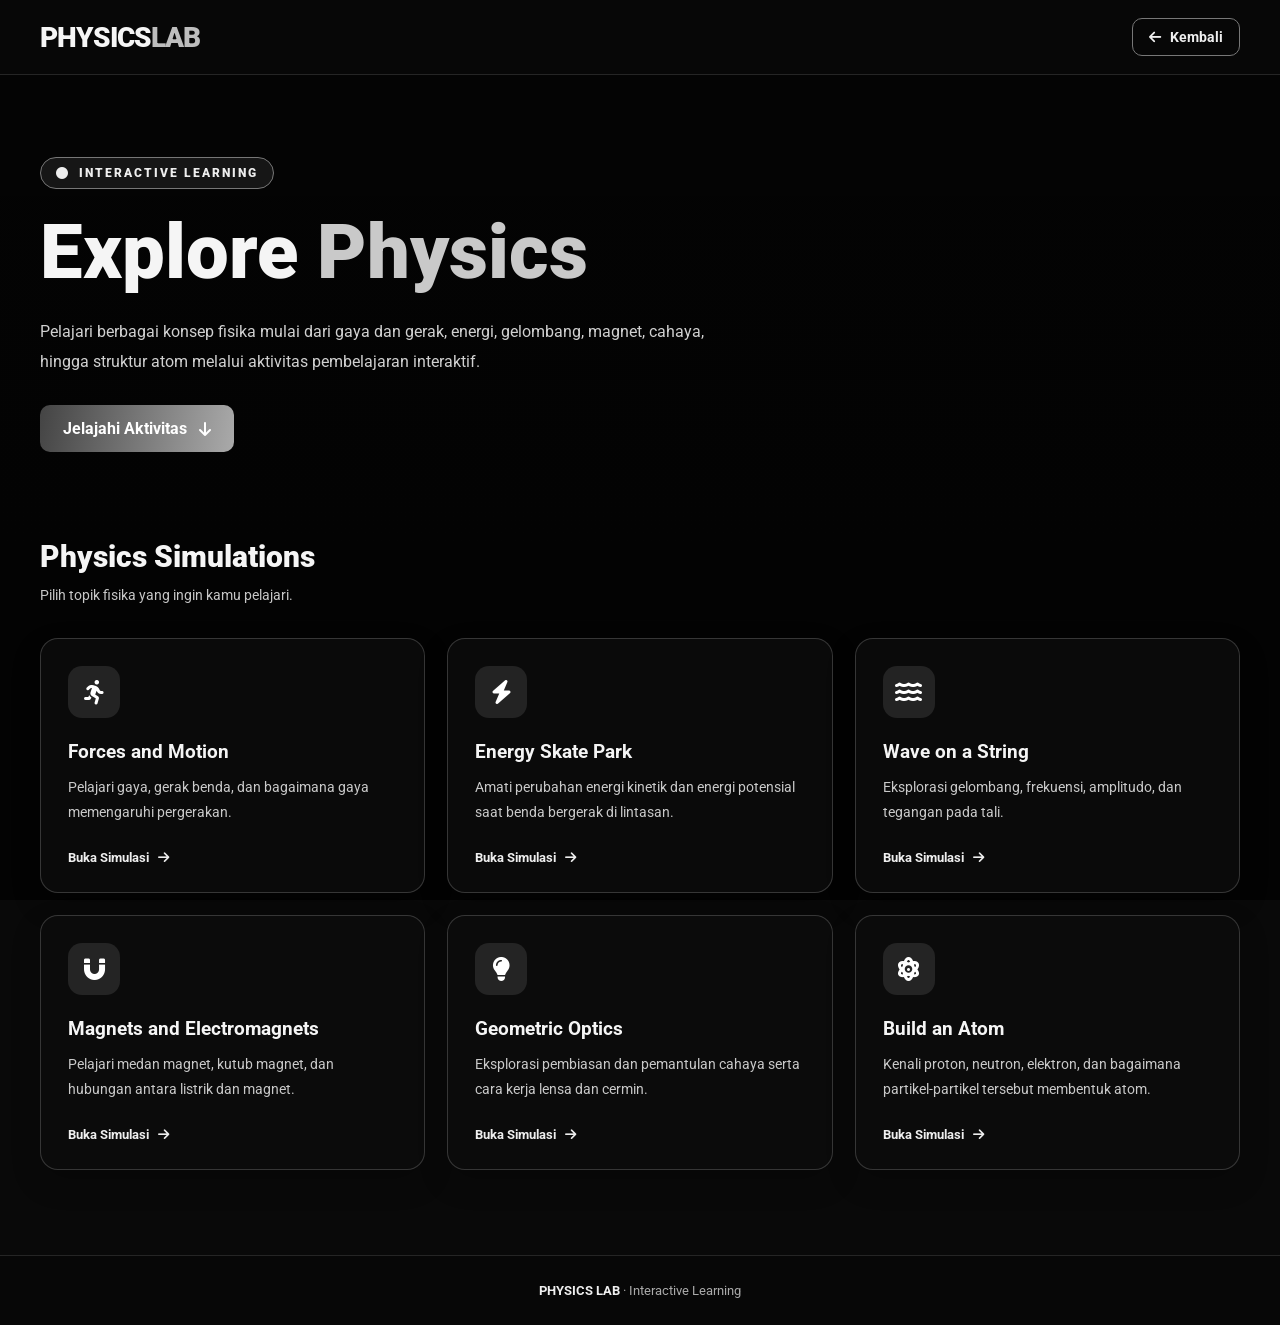
==== biology.html @ b85c42db "Add files via upload" ====
<!DOCTYPE html>
<html lang="id">
<head>
  <meta charset="UTF-8">
  <meta name="viewport" content="width=device-width, initial-scale=1.0">
  <title>Physics Lab</title>

  <link rel="preconnect" href="https://fonts.googleapis.com">
  <link href="https://fonts.googleapis.com/css2?family=Roboto:wght@400;500;700;900&display=swap" rel="stylesheet">
  <link rel="stylesheet" href="https://cdnjs.cloudflare.com/ajax/libs/font-awesome/6.4.0/css/all.min.css">

  <style>
    *{margin:0;padding:0;box-sizing:border-box}
    html{scroll-behavior:smooth}

    body{
      font-family:Roboto,sans-serif;
      color:#f5f5f5;
      min-height:100vh;
      background-color:#090909;
      background-image:linear-gradient(rgba(0,0,0,.58),rgba(0,0,0,.72)),url("wallpaper-kimia.png");
      background-size:cover,380px auto;
      background-position:center,top left;
      background-repeat:no-repeat,repeat;
      background-attachment:fixed
    }

    a{text-decoration:none;color:inherit}

    header{
      position:sticky;
      top:0;
      z-index:100;
      background:rgba(8,8,8,.88);
      backdrop-filter:blur(14px);
      border-bottom:1px solid rgba(255,255,255,.12)
    }

    .navbar{
      max-width:1250px;
      margin:auto;
      padding:18px 25px;
      display:flex;
      justify-content:space-between;
      align-items:center
    }

    .logo{font-size:28px;font-weight:900;letter-spacing:-1px}
    .logo span{color:#bdbdbd}

    .back-button{
      display:inline-flex;
      align-items:center;
      gap:9px;
      color:#eee;
      font-size:14px;
      font-weight:700;
      padding:10px 16px;
      border:1px solid #777;
      border-radius:10px;
      transition:.25s
    }

    .back-button:hover{background:#fff;color:#111}

    .hero{
      max-width:1250px;
      margin:auto;
      padding:82px 25px 62px
    }

    .tag{
      display:inline-flex;
      align-items:center;
      gap:9px;
      padding:8px 15px;
      border:1px solid #777;
      border-radius:30px;
      background:rgba(255,255,255,.07);
      color:#eee;
      font-size:12px;
      font-weight:900;
      letter-spacing:2px;
      margin-bottom:22px
    }

    .hero h1{
      font-size:clamp(42px,7vw,76px);
      line-height:1.1;
      font-weight:900;
      margin-bottom:22px
    }

    .hero h1 span{color:#c9c9c9}

    .hero p{
      max-width:700px;
      font-size:16px;
      line-height:1.9;
      color:#d0d0d0;
      margin-bottom:28px
    }

    .explore-button{
      display:inline-flex;
      align-items:center;
      gap:12px;
      padding:14px 23px;
      border-radius:10px;
      background:linear-gradient(100deg,#444,#aaa);
      color:#fff;
      font-weight:700;
      transition:.25s
    }

    .explore-button:hover{
      transform:translateY(-3px);
      filter:brightness(1.15)
    }

    .section{
      max-width:1250px;
      margin:auto;
      padding:25px 25px 85px
    }

    .section-heading{margin-bottom:30px}

    .section-heading h2{
      font-size:30px;
      font-weight:900;
      margin-bottom:10px
    }

    .section-heading p{
      color:#c7c7c7;
      line-height:1.7;
      font-size:14px
    }

    .simulation-grid{
      display:grid;
      grid-template-columns:repeat(3,minmax(0,1fr));
      gap:22px
    }

    .simulation-card{
      display:flex;
      flex-direction:column;
      align-items:flex-start;
      min-height:255px;
      padding:27px;
      border:1px solid rgba(255,255,255,.18);
      border-radius:18px;
      background:rgba(12,12,12,.88);
      box-shadow:0 12px 30px rgba(0,0,0,.2);
      transition:transform .3s,border-color .3s
    }

    .simulation-card:hover{
      transform:translateY(-6px);
      border-color:#ddd
    }

    .simulation-icon{
      width:52px;
      height:52px;
      display:grid;
      place-items:center;
      border-radius:14px;
      background:rgba(255,255,255,.1);
      color:#fff;
      font-size:24px;
      margin-bottom:22px
    }

    .simulation-card h3{
      font-size:19px;
      margin-bottom:12px
    }

    .simulation-card p{
      flex:1;
      font-size:14px;
      color:#c9c9c9;
      line-height:1.8;
      margin-bottom:22px
    }

    .simulation-link{
      display:inline-flex;
      align-items:center;
      gap:9px;
      color:#eee;
      font-weight:700;
      font-size:13px
    }

    .simulation-link:hover{color:#aaa}

    footer{
      padding:27px 20px;
      text-align:center;
      background:rgba(7,7,7,.9);
      border-top:1px solid rgba(255,255,255,.12);
      color:#aaa;
      font-size:13px
    }

    footer strong{color:#eee}

    @media(max-width:900px){
      .simulation-grid{grid-template-columns:repeat(2,minmax(0,1fr))}
      .hero{padding-top:65px}
    }

    @media(max-width:600px){
      .navbar{padding:15px 18px}
      .logo{font-size:24px}
      .back-button{padding:9px 11px;font-size:12px}
      .hero{padding:60px 20px 45px}
      .hero h1{font-size:42px}
      .section{padding:25px 20px 60px}
      .simulation-grid{grid-template-columns:1fr}
      .section-heading h2{font-size:25px}
    }
  </style>
</head>

<body>
  
<header>
  <nav class="navbar">
    <div class="logo">PHYSICS<span>LAB</span></div>

    <a href="index.html" class="back-button">
      <i class="fa-solid fa-arrow-left"></i> Kembali
    </a>
  </nav>
</header>

<section class="hero">
  <div class="tag">
    <i class="fa-solid fa-circle"></i> INTERACTIVE LEARNING
  </div>

  <h1>Explore <span>Physics</span></h1>

  <p>
    Pelajari berbagai konsep fisika mulai dari gaya dan gerak,
    energi, gelombang, magnet, cahaya, hingga struktur atom
    melalui aktivitas pembelajaran interaktif.
  </p>

  <div class="explore-button">
    Jelajahi Aktivitas
    <i class="fa-solid fa-arrow-down"></i>
  </div>
</section>

<main class="section" id="simulations">
  <div class="section-heading">
    <h2>Physics Simulations</h2>
    <p>Pilih topik fisika yang ingin kamu pelajari.</p>
  </div>

  <div class="simulation-grid">

    <article class="simulation-card">
      <div class="simulation-icon">
        <i class="fa-solid fa-person-running"></i>
      </div>
      <h3>Forces and Motion</h3>
      <p>Pelajari gaya, gerak benda, dan bagaimana gaya memengaruhi pergerakan.</p>
      <div class="simulation-link">
        Buka Simulasi <i class="fa-solid fa-arrow-right"></i>
      </div>
    </article>

    <article class="simulation-card">
      <div class="simulation-icon">
        <i class="fa-solid fa-bolt"></i>
      </div>
      <h3>Energy Skate Park</h3>
      <p>Amati perubahan energi kinetik dan energi potensial saat benda bergerak di lintasan.</p>
      <div class="simulation-link">
        Buka Simulasi <i class="fa-solid fa-arrow-right"></i>
      </div>
    </article>

    <article class="simulation-card">
      <div class="simulation-icon">
        <i class="fa-solid fa-water"></i>
      </div>
      <h3>Wave on a String</h3>
      <p>Eksplorasi gelombang, frekuensi, amplitudo, dan tegangan pada tali.</p>
      <div class="simulation-link">
        Buka Simulasi <i class="fa-solid fa-arrow-right"></i>
      </div>
    </article>

    <article class="simulation-card">
      <div class="simulation-icon">
        <i class="fa-solid fa-magnet"></i>
      </div>
      <h3>Magnets and Electromagnets</h3>
      <p>Pelajari medan magnet, kutub magnet, dan hubungan antara listrik dan magnet.</p>
      <div class="simulation-link">
        Buka Simulasi <i class="fa-solid fa-arrow-right"></i>
      </div>
    </article>

    <article class="simulation-card">
      <div class="simulation-icon">
        <i class="fa-solid fa-lightbulb"></i>
      </div>
      <h3>Geometric Optics</h3>
      <p>Eksplorasi pembiasan dan pemantulan cahaya serta cara kerja lensa dan cermin.</p>
      <div class="simulation-link">
        Buka Simulasi <i class="fa-solid fa-arrow-right"></i>
      </div>
    </article>

    <article class="simulation-card">
      <div class="simulation-icon">
        <i class="fa-solid fa-atom"></i>
      </div>
      <h3>Build an Atom</h3>
      <p>Kenali proton, neutron, elektron, dan bagaimana partikel-partikel tersebut membentuk atom.</p>
      <div class="simulation-link">
        Buka Simulasi <i class="fa-solid fa-arrow-right"></i>
      </div>
    </article>

  </div>
</main>

<footer>
  <strong>PHYSICS LAB</strong> · Interactive Learning
</footer>

</body>
</html>
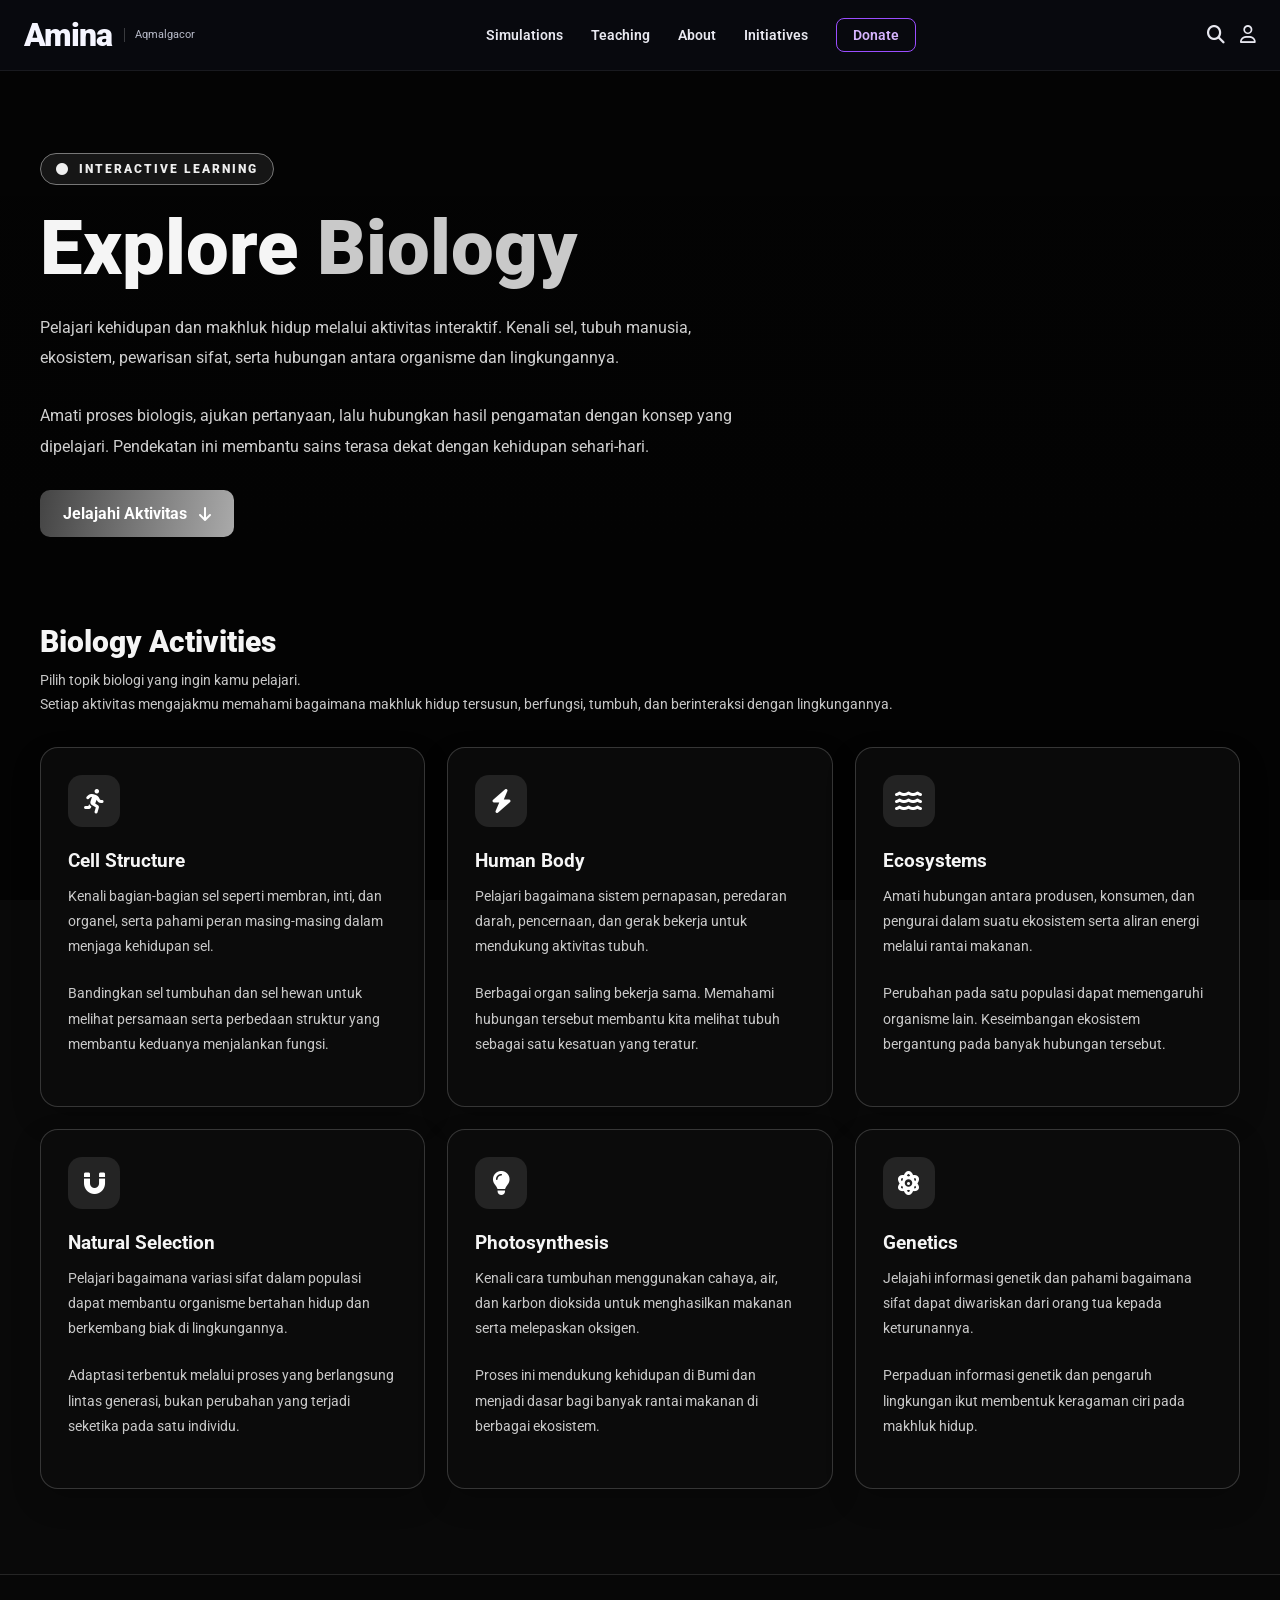
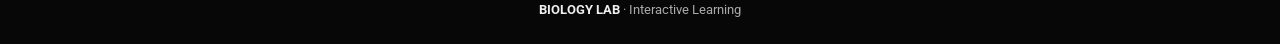
==== commit 64bbde6e: "Add files via upload" ====
--- a/biology.html
+++ b/biology.html
@@ -3,7 +3,7 @@
 <head>
   <meta charset="UTF-8">
   <meta name="viewport" content="width=device-width, initial-scale=1.0">
-  <title>Physics Lab</title>
+  <title>Biology Lab</title>
 
   <link rel="preconnect" href="https://fonts.googleapis.com">
   <link href="https://fonts.googleapis.com/css2?family=Roboto:wght@400;500;700;900&display=swap" rel="stylesheet">
@@ -30,38 +30,30 @@
     header{
       position:sticky;
       top:0;
-      z-index:100;
-      background:rgba(8,8,8,.88);
-      backdrop-filter:blur(14px);
-      border-bottom:1px solid rgba(255,255,255,.12)
-    }
-
-    .navbar{
-      max-width:1250px;
+      z-index:1000;
+      background:rgba(9,10,16,.92);
+      backdrop-filter:blur(15px);
+      border-bottom:1px solid rgba(255,255,255,.07)
+    }
+
+    .header-container{
+      max-width:1280px;
       margin:auto;
-      padding:18px 25px;
       display:flex;
       justify-content:space-between;
-      align-items:center
-    }
-
-    .logo{font-size:28px;font-weight:900;letter-spacing:-1px}
-    .logo span{color:#bdbdbd}
-
-    .back-button{
-      display:inline-flex;
       align-items:center;
-      gap:9px;
-      color:#eee;
-      font-size:14px;
-      font-weight:700;
-      padding:10px 16px;
-      border:1px solid #777;
-      border-radius:10px;
-      transition:.25s
-    }
-
-    .back-button:hover{background:#fff;color:#111}
+      padding:16px 24px
+    }
+
+    .logo-section{display:flex;align-items:center;gap:12px}
+    .phet-logo{font-size:32px;font-weight:900;letter-spacing:-1px;color:#f5f5ff}
+    .cu-logo{font-size:11px;color:#b7bac8;border-left:1px solid rgba(255,255,255,.2);padding-left:10px;line-height:1.2}
+    .nav-menu{display:flex;align-items:center;gap:28px;font-weight:600;font-size:14px}
+    .nav-menu a{color:#e8e8f0;transition:color .3s}
+    .nav-menu a:hover{color:#16d9f5}
+    .donate-btn{border:1px solid #9a4dff;color:#d7b5ff!important;padding:8px 16px;border-radius:8px}
+    .donate-btn:hover{background:#8b35ff;color:#fff!important}
+    .nav-icons{display:flex;align-items:center;gap:15px;font-size:18px;color:#e8e8f0;cursor:pointer}
 
     .hero{
       max-width:1250px;
@@ -187,17 +179,6 @@
       margin-bottom:22px
     }
 
-    .simulation-link{
-      display:inline-flex;
-      align-items:center;
-      gap:9px;
-      color:#eee;
-      font-weight:700;
-      font-size:13px
-    }
-
-    .simulation-link:hover{color:#aaa}
-
     footer{
       padding:27px 20px;
       text-align:center;
@@ -215,28 +196,40 @@
     }
 
     @media(max-width:600px){
-      .navbar{padding:15px 18px}
-      .logo{font-size:24px}
-      .back-button{padding:9px 11px;font-size:12px}
       .hero{padding:60px 20px 45px}
       .hero h1{font-size:42px}
       .section{padding:25px 20px 60px}
       .simulation-grid{grid-template-columns:1fr}
       .section-heading h2{font-size:25px}
     }
+
+    @media(max-width:768px){
+      .header-container{padding:14px 18px}
+      .nav-menu{display:none}
+    }
   </style>
 </head>
 
 <body>
   
 <header>
-  <nav class="navbar">
-    <div class="logo">PHYSICS<span>LAB</span></div>
-
-    <a href="index.html" class="back-button">
-      <i class="fa-solid fa-arrow-left"></i> Kembali
+  <div class="header-container">
+    <a href="index.html" class="logo-section">
+      <div class="phet-logo">Amina</div>
+      <div class="cu-logo">Aqmalgacor</div>
     </a>
-  </nav>
+    <nav class="nav-menu">
+      <a href="index.html#simulations">Simulations</a>
+      <a href="index.html#teaching">Teaching</a>
+      <a href="index.html#learn">About</a>
+      <a href="index.html#accessibility">Initiatives</a>
+      <a href="index.html#sponsors" class="donate-btn">Donate</a>
+    </nav>
+    <div class="nav-icons">
+      <i class="fa-solid fa-magnifying-glass"></i>
+      <i class="fa-regular fa-user"></i>
+    </div>
+  </div>
 </header>
 
 <section class="hero">
@@ -244,12 +237,17 @@
     <i class="fa-solid fa-circle"></i> INTERACTIVE LEARNING
   </div>
 
-  <h1>Explore <span>Physics</span></h1>
+  <h1>Explore <span>Biology</span></h1>
 
   <p>
-    Pelajari berbagai konsep fisika mulai dari gaya dan gerak,
-    energi, gelombang, magnet, cahaya, hingga struktur atom
-    melalui aktivitas pembelajaran interaktif.
+    Pelajari kehidupan dan makhluk hidup melalui aktivitas interaktif.
+    Kenali sel, tubuh manusia, ekosistem, pewarisan sifat, serta
+    hubungan antara organisme dan lingkungannya.
+  </p>
+  <p>
+    Amati proses biologis, ajukan pertanyaan, lalu hubungkan hasil
+    pengamatan dengan konsep yang dipelajari. Pendekatan ini membantu
+    sains terasa dekat dengan kehidupan sehari-hari.
   </p>
 
   <div class="explore-button">
@@ -260,8 +258,9 @@
 
 <main class="section" id="simulations">
   <div class="section-heading">
-    <h2>Physics Simulations</h2>
-    <p>Pilih topik fisika yang ingin kamu pelajari.</p>
+    <h2>Biology Activities</h2>
+    <p>Pilih topik biologi yang ingin kamu pelajari.</p>
+    <p>Setiap aktivitas mengajakmu memahami bagaimana makhluk hidup tersusun, berfungsi, tumbuh, dan berinteraksi dengan lingkungannya.</p>
   </div>
 
   <div class="simulation-grid">
@@ -270,73 +269,61 @@
       <div class="simulation-icon">
         <i class="fa-solid fa-person-running"></i>
       </div>
-      <h3>Forces and Motion</h3>
-      <p>Pelajari gaya, gerak benda, dan bagaimana gaya memengaruhi pergerakan.</p>
-      <div class="simulation-link">
-        Buka Simulasi <i class="fa-solid fa-arrow-right"></i>
-      </div>
+      <h3>Cell Structure</h3>
+      <p>Kenali bagian-bagian sel seperti membran, inti, dan organel, serta pahami peran masing-masing dalam menjaga kehidupan sel.</p>
+      <p>Bandingkan sel tumbuhan dan sel hewan untuk melihat persamaan serta perbedaan struktur yang membantu keduanya menjalankan fungsi.</p>
     </article>
 
     <article class="simulation-card">
       <div class="simulation-icon">
         <i class="fa-solid fa-bolt"></i>
       </div>
-      <h3>Energy Skate Park</h3>
-      <p>Amati perubahan energi kinetik dan energi potensial saat benda bergerak di lintasan.</p>
-      <div class="simulation-link">
-        Buka Simulasi <i class="fa-solid fa-arrow-right"></i>
-      </div>
+      <h3>Human Body</h3>
+      <p>Pelajari bagaimana sistem pernapasan, peredaran darah, pencernaan, dan gerak bekerja untuk mendukung aktivitas tubuh.</p>
+      <p>Berbagai organ saling bekerja sama. Memahami hubungan tersebut membantu kita melihat tubuh sebagai satu kesatuan yang teratur.</p>
     </article>
 
     <article class="simulation-card">
       <div class="simulation-icon">
         <i class="fa-solid fa-water"></i>
       </div>
-      <h3>Wave on a String</h3>
-      <p>Eksplorasi gelombang, frekuensi, amplitudo, dan tegangan pada tali.</p>
-      <div class="simulation-link">
-        Buka Simulasi <i class="fa-solid fa-arrow-right"></i>
-      </div>
+      <h3>Ecosystems</h3>
+      <p>Amati hubungan antara produsen, konsumen, dan pengurai dalam suatu ekosistem serta aliran energi melalui rantai makanan.</p>
+      <p>Perubahan pada satu populasi dapat memengaruhi organisme lain. Keseimbangan ekosistem bergantung pada banyak hubungan tersebut.</p>
     </article>
 
     <article class="simulation-card">
       <div class="simulation-icon">
         <i class="fa-solid fa-magnet"></i>
       </div>
-      <h3>Magnets and Electromagnets</h3>
-      <p>Pelajari medan magnet, kutub magnet, dan hubungan antara listrik dan magnet.</p>
-      <div class="simulation-link">
-        Buka Simulasi <i class="fa-solid fa-arrow-right"></i>
-      </div>
+      <h3>Natural Selection</h3>
+      <p>Pelajari bagaimana variasi sifat dalam populasi dapat membantu organisme bertahan hidup dan berkembang biak di lingkungannya.</p>
+      <p>Adaptasi terbentuk melalui proses yang berlangsung lintas generasi, bukan perubahan yang terjadi seketika pada satu individu.</p>
     </article>
 
     <article class="simulation-card">
       <div class="simulation-icon">
         <i class="fa-solid fa-lightbulb"></i>
       </div>
-      <h3>Geometric Optics</h3>
-      <p>Eksplorasi pembiasan dan pemantulan cahaya serta cara kerja lensa dan cermin.</p>
-      <div class="simulation-link">
-        Buka Simulasi <i class="fa-solid fa-arrow-right"></i>
-      </div>
+      <h3>Photosynthesis</h3>
+      <p>Kenali cara tumbuhan menggunakan cahaya, air, dan karbon dioksida untuk menghasilkan makanan serta melepaskan oksigen.</p>
+      <p>Proses ini mendukung kehidupan di Bumi dan menjadi dasar bagi banyak rantai makanan di berbagai ekosistem.</p>
     </article>
 
     <article class="simulation-card">
       <div class="simulation-icon">
         <i class="fa-solid fa-atom"></i>
       </div>
-      <h3>Build an Atom</h3>
-      <p>Kenali proton, neutron, elektron, dan bagaimana partikel-partikel tersebut membentuk atom.</p>
-      <div class="simulation-link">
-        Buka Simulasi <i class="fa-solid fa-arrow-right"></i>
-      </div>
+      <h3>Genetics</h3>
+      <p>Jelajahi informasi genetik dan pahami bagaimana sifat dapat diwariskan dari orang tua kepada keturunannya.</p>
+      <p>Perpaduan informasi genetik dan pengaruh lingkungan ikut membentuk keragaman ciri pada makhluk hidup.</p>
     </article>
 
   </div>
 </main>
 
 <footer>
-  <strong>PHYSICS LAB</strong> · Interactive Learning
+  <strong>BIOLOGY LAB</strong> · Interactive Learning
 </footer>
 
 </body>
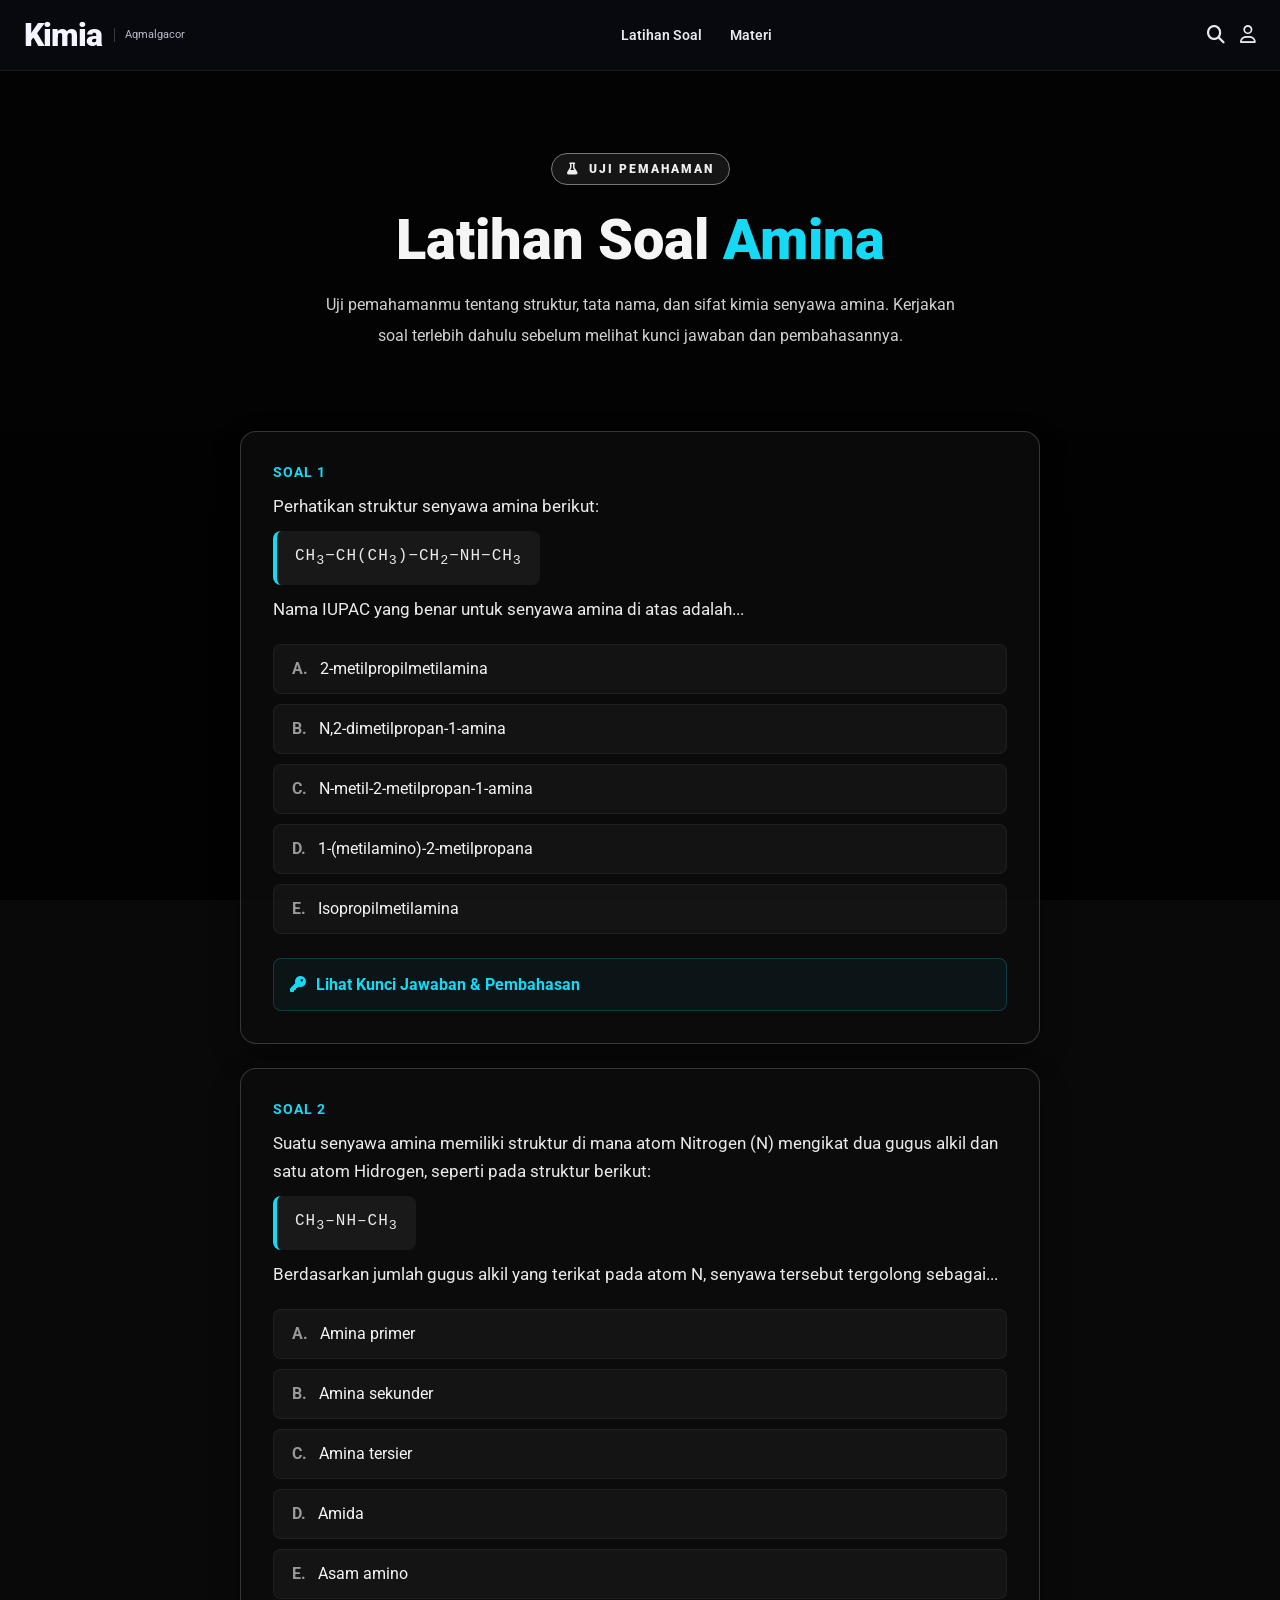
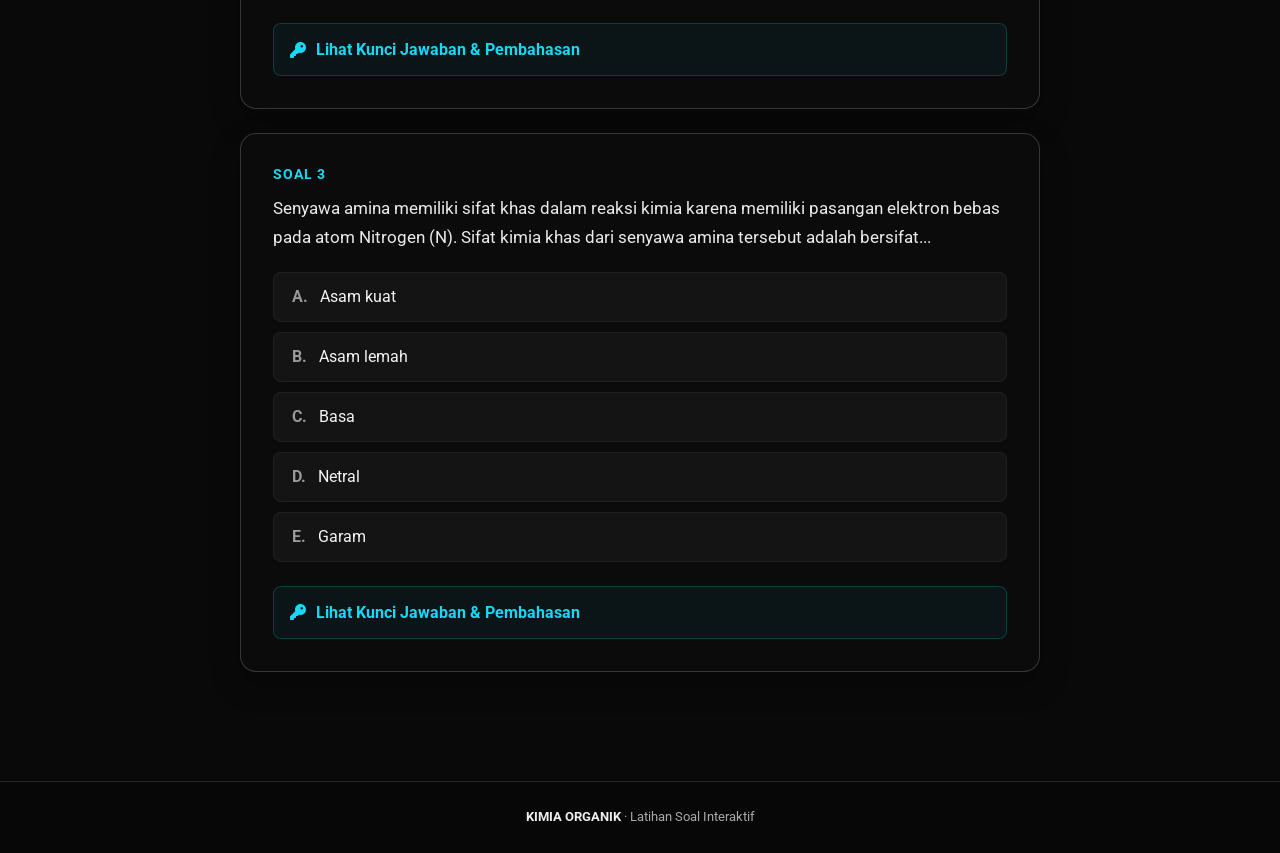
==== commit 8e362258: "Add files via upload" ====
--- a/biology.html
+++ b/biology.html
@@ -3,7 +3,7 @@
 <head>
   <meta charset="UTF-8">
   <meta name="viewport" content="width=device-width, initial-scale=1.0">
-  <title>Biology Lab</title>
+  <title>Latihan Soal - Amina</title>
 
   <link rel="preconnect" href="https://fonts.googleapis.com">
   <link href="https://fonts.googleapis.com/css2?family=Roboto:wght@400;500;700;900&display=swap" rel="stylesheet">
@@ -18,47 +18,28 @@
       color:#f5f5f5;
       min-height:100vh;
       background-color:#090909;
-      background-image:linear-gradient(rgba(0,0,0,.58),rgba(0,0,0,.72)),url("wallpaper-kimia.png");
+      background-image:linear-gradient(rgba(0,0,0,.65),rgba(0,0,0,.8)),url("wallpaper-kimia.png");
       background-size:cover,380px auto;
       background-position:center,top left;
       background-repeat:no-repeat,repeat;
       background-attachment:fixed
     }
 
-    a{text-decoration:none;color:inherit}
-
-    header{
-      position:sticky;
-      top:0;
-      z-index:1000;
-      background:rgba(9,10,16,.92);
-      backdrop-filter:blur(15px);
-      border-bottom:1px solid rgba(255,255,255,.07)
-    }
-
-    .header-container{
-      max-width:1280px;
-      margin:auto;
-      display:flex;
-      justify-content:space-between;
-      align-items:center;
-      padding:16px 24px
-    }
-
-    .logo-section{display:flex;align-items:center;gap:12px}
+    header{position:sticky;top:0;z-index:1000;background:rgba(9,10,16,.92);backdrop-filter:blur(15px);border-bottom:1px solid rgba(255,255,255,.07)}
+    .header-container{max-width:1280px;margin:auto;display:flex;justify-content:space-between;align-items:center;padding:16px 24px}
+    .logo-section{display:flex;align-items:center;gap:12px;text-decoration:none}
     .phet-logo{font-size:32px;font-weight:900;letter-spacing:-1px;color:#f5f5ff}
     .cu-logo{font-size:11px;color:#b7bac8;border-left:1px solid rgba(255,255,255,.2);padding-left:10px;line-height:1.2}
     .nav-menu{display:flex;align-items:center;gap:28px;font-weight:600;font-size:14px}
-    .nav-menu a{color:#e8e8f0;transition:color .3s}
+    .nav-menu a{color:#e8e8f0;transition:color .3s;text-decoration:none}
     .nav-menu a:hover{color:#16d9f5}
-    .donate-btn{border:1px solid #9a4dff;color:#d7b5ff!important;padding:8px 16px;border-radius:8px}
-    .donate-btn:hover{background:#8b35ff;color:#fff!important}
     .nav-icons{display:flex;align-items:center;gap:15px;font-size:18px;color:#e8e8f0;cursor:pointer}
 
     .hero{
-      max-width:1250px;
+      max-width:1000px;
       margin:auto;
-      padding:82px 25px 62px
+      padding:82px 25px 42px;
+      text-align: center;
     }
 
     .tag{
@@ -77,106 +58,140 @@
     }
 
     .hero h1{
-      font-size:clamp(42px,7vw,76px);
-      line-height:1.1;
+      font-size:clamp(36px,5vw,56px);
+      line-height:1.2;
       font-weight:900;
-      margin-bottom:22px
-    }
-
-    .hero h1 span{color:#c9c9c9}
+      margin-bottom:16px
+    }
+
+    .hero h1 span{color:#16d9f5}
 
     .hero p{
-      max-width:700px;
+      max-width:650px;
       font-size:16px;
       line-height:1.9;
       color:#d0d0d0;
-      margin-bottom:28px
-    }
-
-    .explore-button{
-      display:inline-flex;
-      align-items:center;
-      gap:12px;
-      padding:14px 23px;
-      border-radius:10px;
-      background:linear-gradient(100deg,#444,#aaa);
-      color:#fff;
-      font-weight:700;
-      transition:.25s
-    }
-
-    .explore-button:hover{
-      transform:translateY(-3px);
-      filter:brightness(1.15)
+      margin:0 auto 28px
     }
 
     .section{
-      max-width:1250px;
+      max-width:850px;
       margin:auto;
-      padding:25px 25px 85px
-    }
-
-    .section-heading{margin-bottom:30px}
-
-    .section-heading h2{
-      font-size:30px;
-      font-weight:900;
-      margin-bottom:10px
-    }
-
-    .section-heading p{
-      color:#c7c7c7;
-      line-height:1.7;
-      font-size:14px
-    }
-
-    .simulation-grid{
-      display:grid;
-      grid-template-columns:repeat(3,minmax(0,1fr));
-      gap:22px
-    }
-
-    .simulation-card{
-      display:flex;
-      flex-direction:column;
-      align-items:flex-start;
-      min-height:255px;
-      padding:27px;
+      padding:10px 25px 85px
+    }
+
+    .question-card{
+      background:rgba(12,12,12,.88);
       border:1px solid rgba(255,255,255,.18);
-      border-radius:18px;
-      background:rgba(12,12,12,.88);
-      box-shadow:0 12px 30px rgba(0,0,0,.2);
-      transition:transform .3s,border-color .3s
-    }
-
-    .simulation-card:hover{
-      transform:translateY(-6px);
-      border-color:#ddd
-    }
-
-    .simulation-icon{
-      width:52px;
-      height:52px;
-      display:grid;
-      place-items:center;
-      border-radius:14px;
-      background:rgba(255,255,255,.1);
-      color:#fff;
-      font-size:24px;
-      margin-bottom:22px
-    }
-
-    .simulation-card h3{
-      font-size:19px;
-      margin-bottom:12px
-    }
-
-    .simulation-card p{
-      flex:1;
-      font-size:14px;
-      color:#c9c9c9;
-      line-height:1.8;
-      margin-bottom:22px
+      border-radius:16px;
+      padding:32px;
+      margin-bottom:24px;
+      box-shadow:0 12px 30px rgba(0,0,0,.3);
+    }
+
+    .question-number {
+      font-size: 14px;
+      color: #16d9f5;
+      font-weight: 700;
+      margin-bottom: 12px;
+      display: block;
+      letter-spacing: 1px;
+    }
+
+    .question-text {
+      font-size: 17px;
+      line-height: 1.7;
+      color: #eaeaea;
+      margin-bottom: 20px;
+    }
+
+    .formula-box {
+      background: rgba(255,255,255,0.06);
+      padding: 12px 18px;
+      border-radius: 8px;
+      font-family: monospace;
+      font-size: 16px;
+      letter-spacing: 1px;
+      display: inline-block;
+      margin: 10px 0;
+      border-left: 4px solid #16d9f5;
+    }
+
+    .options {
+      list-style: none;
+      margin-bottom: 24px;
+    }
+
+    .options li {
+      background: rgba(255,255,255,.04);
+      padding: 12px 18px;
+      margin-bottom: 10px;
+      border-radius: 8px;
+      border: 1px solid rgba(255,255,255,.05);
+      cursor: default;
+      display: flex;
+      gap: 12px;
+      line-height: 1.5;
+    }
+    
+    .options li span.opt-letter {
+      font-weight: bold;
+      color: #999;
+    }
+
+    details.pembahasan {
+      background: rgba(22, 217, 245, 0.05);
+      border: 1px solid rgba(22, 217, 245, 0.2);
+      border-radius: 8px;
+      overflow: hidden;
+    }
+
+    details.pembahasan summary {
+      padding: 16px;
+      font-weight: 700;
+      color: #16d9f5;
+      cursor: pointer;
+      list-style: none;
+      display: flex;
+      align-items: center;
+      gap: 10px;
+      outline: none;
+      user-select: none;
+    }
+
+    details.pembahasan summary::-webkit-details-marker {
+      display: none;
+    }
+
+    details.pembahasan summary:hover {
+      background: rgba(22, 217, 245, 0.1);
+    }
+
+    .pembahasan-content {
+      padding: 0 16px 16px;
+      color: #ccc;
+      line-height: 1.7;
+      font-size: 15px;
+    }
+
+    .pembahasan-content ul {
+      margin-top: 10px;
+      padding-left: 20px;
+    }
+
+    .pembahasan-content ul li {
+      margin-bottom: 8px;
+    }
+
+    .correct-badge {
+      display: inline-block;
+      background: #16d9f5;
+      color: #000;
+      font-weight: 900;
+      padding: 2px 8px;
+      border-radius: 4px;
+      font-size: 13px;
+      margin-top: 12px;
     }
 
     footer{
@@ -190,141 +205,143 @@
 
     footer strong{color:#eee}
 
-    @media(max-width:900px){
-      .simulation-grid{grid-template-columns:repeat(2,minmax(0,1fr))}
-      .hero{padding-top:65px}
-    }
-
-    @media(max-width:600px){
-      .hero{padding:60px 20px 45px}
-      .hero h1{font-size:42px}
-      .section{padding:25px 20px 60px}
-      .simulation-grid{grid-template-columns:1fr}
-      .section-heading h2{font-size:25px}
-    }
-
     @media(max-width:768px){
       .header-container{padding:14px 18px}
       .nav-menu{display:none}
+      .hero h1{font-size:32px}
+      .question-card{padding: 24px 20px;}
     }
   </style>
 </head>
 
 <body>
-  
-<header>
-  <div class="header-container">
-    <a href="index.html" class="logo-section">
-      <div class="phet-logo">Amina</div>
-      <div class="cu-logo">Aqmalgacor</div>
-    </a>
-    <nav class="nav-menu">
-      <a href="index.html#simulations">Simulations</a>
-      <a href="index.html#teaching">Teaching</a>
-      <a href="index.html#learn">About</a>
-      <a href="index.html#accessibility">Initiatives</a>
-      <a href="index.html#sponsors" class="donate-btn">Donate</a>
-    </nav>
-    <div class="nav-icons">
-      <i class="fa-solid fa-magnifying-glass"></i>
-      <i class="fa-regular fa-user"></i>
-    </div>
-  </div>
-</header>
-
-<section class="hero">
-  <div class="tag">
-    <i class="fa-solid fa-circle"></i> INTERACTIVE LEARNING
-  </div>
-
-  <h1>Explore <span>Biology</span></h1>
-
-  <p>
-    Pelajari kehidupan dan makhluk hidup melalui aktivitas interaktif.
-    Kenali sel, tubuh manusia, ekosistem, pewarisan sifat, serta
-    hubungan antara organisme dan lingkungannya.
-  </p>
-  <p>
-    Amati proses biologis, ajukan pertanyaan, lalu hubungkan hasil
-    pengamatan dengan konsep yang dipelajari. Pendekatan ini membantu
-    sains terasa dekat dengan kehidupan sehari-hari.
-  </p>
-
-  <div class="explore-button">
-    Jelajahi Aktivitas
-    <i class="fa-solid fa-arrow-down"></i>
-  </div>
-</section>
-
-<main class="section" id="simulations">
-  <div class="section-heading">
-    <h2>Biology Activities</h2>
-    <p>Pilih topik biologi yang ingin kamu pelajari.</p>
-    <p>Setiap aktivitas mengajakmu memahami bagaimana makhluk hidup tersusun, berfungsi, tumbuh, dan berinteraksi dengan lingkungannya.</p>
-  </div>
-
-  <div class="simulation-grid">
-
-    <article class="simulation-card">
-      <div class="simulation-icon">
-        <i class="fa-solid fa-person-running"></i>
+
+  <header>
+    <div class="header-container">
+      <a href="#" class="logo-section">
+        <div class="phet-logo">Kimia</div>
+        <div class="cu-logo">Aqmalgacor</div>
+      </a>
+      <nav class="nav-menu">
+        <a href="#soal">Latihan Soal</a>
+        <a href="#">Materi</a>
+      </nav>
+      <div class="nav-icons">
+        <i class="fa-solid fa-magnifying-glass"></i>
+        <i class="fa-regular fa-user"></i>
       </div>
-      <h3>Cell Structure</h3>
-      <p>Kenali bagian-bagian sel seperti membran, inti, dan organel, serta pahami peran masing-masing dalam menjaga kehidupan sel.</p>
-      <p>Bandingkan sel tumbuhan dan sel hewan untuk melihat persamaan serta perbedaan struktur yang membantu keduanya menjalankan fungsi.</p>
-    </article>
-
-    <article class="simulation-card">
-      <div class="simulation-icon">
-        <i class="fa-solid fa-bolt"></i>
+    </div>
+  </header>
+
+  <section class="hero">
+    <div class="tag">
+      <i class="fa-solid fa-flask"></i> UJI PEMAHAMAN
+    </div>
+    <h1>Latihan Soal <span>Amina</span></h1>
+    <p>
+      Uji pemahamanmu tentang struktur, tata nama, dan sifat kimia senyawa amina. Kerjakan soal terlebih dahulu sebelum melihat kunci jawaban dan pembahasannya.
+    </p>
+  </section>
+
+  <main class="section" id="soal">
+
+    <!-- SOAL 1 -->
+    <div class="question-card">
+      <span class="question-number">SOAL 1</span>
+      <div class="question-text">
+        Perhatikan struktur senyawa amina berikut:
+        <br>
+        <div class="formula-box">
+          CH<sub>3</sub>−CH(CH<sub>3</sub>)−CH<sub>2</sub>−NH−CH<sub>3</sub>
+        </div>
+        <br>
+        Nama IUPAC yang benar untuk senyawa amina di atas adalah...
       </div>
-      <h3>Human Body</h3>
-      <p>Pelajari bagaimana sistem pernapasan, peredaran darah, pencernaan, dan gerak bekerja untuk mendukung aktivitas tubuh.</p>
-      <p>Berbagai organ saling bekerja sama. Memahami hubungan tersebut membantu kita melihat tubuh sebagai satu kesatuan yang teratur.</p>
-    </article>
-
-    <article class="simulation-card">
-      <div class="simulation-icon">
-        <i class="fa-solid fa-water"></i>
+      <ul class="options">
+        <li><span class="opt-letter">A.</span> 2-metilpropilmetilamina</li>
+        <li><span class="opt-letter">B.</span> N,2-dimetilpropan-1-amina</li>
+        <li><span class="opt-letter">C.</span> N-metil-2-metilpropan-1-amina</li>
+        <li><span class="opt-letter">D.</span> 1-(metilamino)-2-metilpropana</li>
+        <li><span class="opt-letter">E.</span> Isopropilmetilamina</li>
+      </ul>
+
+      <details class="pembahasan">
+        <summary><i class="fa-solid fa-key"></i> Lihat Kunci Jawaban & Pembahasan</summary>
+        <div class="pembahasan-content">
+          <ul>
+            <li><strong>Rantai utama:</strong> propana (3 atom C)</li>
+            <li><strong>Gugus metil pada C-2:</strong> &rarr; 2-metil</li>
+            <li><strong>Gugus metil terikat pada N:</strong> &rarr; N-metil</li>
+            <li><strong>Nama lengkap:</strong> N-metil-2-metilpropan-1-amina</li>
+          </ul>
+          <div class="correct-badge">Jawaban: C ✅</div>
+        </div>
+      </details>
+    </div>
+
+    <!-- SOAL 2 -->
+    <div class="question-card">
+      <span class="question-number">SOAL 2</span>
+      <div class="question-text">
+        Suatu senyawa amina memiliki struktur di mana atom Nitrogen (N) mengikat dua gugus alkil dan satu atom Hidrogen, seperti pada struktur berikut:
+        <br>
+        <div class="formula-box">
+          CH<sub>3</sub>–NH–CH<sub>3</sub>
+        </div>
+        <br>
+        Berdasarkan jumlah gugus alkil yang terikat pada atom N, senyawa tersebut tergolong sebagai...
       </div>
-      <h3>Ecosystems</h3>
-      <p>Amati hubungan antara produsen, konsumen, dan pengurai dalam suatu ekosistem serta aliran energi melalui rantai makanan.</p>
-      <p>Perubahan pada satu populasi dapat memengaruhi organisme lain. Keseimbangan ekosistem bergantung pada banyak hubungan tersebut.</p>
-    </article>
-
-    <article class="simulation-card">
-      <div class="simulation-icon">
-        <i class="fa-solid fa-magnet"></i>
+      <ul class="options">
+        <li><span class="opt-letter">A.</span> Amina primer</li>
+        <li><span class="opt-letter">B.</span> Amina sekunder</li>
+        <li><span class="opt-letter">C.</span> Amina tersier</li>
+        <li><span class="opt-letter">D.</span> Amida</li>
+        <li><span class="opt-letter">E.</span> Asam amino</li>
+      </ul>
+
+      <details class="pembahasan">
+        <summary><i class="fa-solid fa-key"></i> Lihat Kunci Jawaban & Pembahasan</summary>
+        <div class="pembahasan-content">
+          <ul>
+            <li><strong>Amina primer:</strong> N terikat 1 gugus alkil</li>
+            <li><strong>Amina sekunder:</strong> N terikat 2 gugus alkil</li>
+            <li><strong>Amina tersier:</strong> N terikat 3 gugus alkil</li>
+          </ul>
+          <p>Pada senyawa <strong>CH<sub>3</sub>–NH–CH<sub>3</sub></strong>, atom N mengikat 2 gugus metil (alkil), sehingga senyawa ini termasuk dalam golongan amina sekunder.</p>
+          <div class="correct-badge">Jawaban: B ✅</div>
+        </div>
+      </details>
+    </div>
+
+    <!-- SOAL 3 -->
+    <div class="question-card">
+      <span class="question-number">SOAL 3</span>
+      <div class="question-text">
+        Senyawa amina memiliki sifat khas dalam reaksi kimia karena memiliki pasangan elektron bebas pada atom Nitrogen (N). Sifat kimia khas dari senyawa amina tersebut adalah bersifat...
       </div>
-      <h3>Natural Selection</h3>
-      <p>Pelajari bagaimana variasi sifat dalam populasi dapat membantu organisme bertahan hidup dan berkembang biak di lingkungannya.</p>
-      <p>Adaptasi terbentuk melalui proses yang berlangsung lintas generasi, bukan perubahan yang terjadi seketika pada satu individu.</p>
-    </article>
-
-    <article class="simulation-card">
-      <div class="simulation-icon">
-        <i class="fa-solid fa-lightbulb"></i>
-      </div>
-      <h3>Photosynthesis</h3>
-      <p>Kenali cara tumbuhan menggunakan cahaya, air, dan karbon dioksida untuk menghasilkan makanan serta melepaskan oksigen.</p>
-      <p>Proses ini mendukung kehidupan di Bumi dan menjadi dasar bagi banyak rantai makanan di berbagai ekosistem.</p>
-    </article>
-
-    <article class="simulation-card">
-      <div class="simulation-icon">
-        <i class="fa-solid fa-atom"></i>
-      </div>
-      <h3>Genetics</h3>
-      <p>Jelajahi informasi genetik dan pahami bagaimana sifat dapat diwariskan dari orang tua kepada keturunannya.</p>
-      <p>Perpaduan informasi genetik dan pengaruh lingkungan ikut membentuk keragaman ciri pada makhluk hidup.</p>
-    </article>
-
-  </div>
-</main>
-
-<footer>
-  <strong>BIOLOGY LAB</strong> · Interactive Learning
-</footer>
+      <ul class="options">
+        <li><span class="opt-letter">A.</span> Asam kuat</li>
+        <li><span class="opt-letter">B.</span> Asam lemah</li>
+        <li><span class="opt-letter">C.</span> Basa</li>
+        <li><span class="opt-letter">D.</span> Netral</li>
+        <li><span class="opt-letter">E.</span> Garam</li>
+      </ul>
+
+      <details class="pembahasan">
+        <summary><i class="fa-solid fa-key"></i> Lihat Kunci Jawaban & Pembahasan</summary>
+        <div class="pembahasan-content">
+          <p>Atom N pada golongan senyawa amina memiliki pasangan elektron bebas (PEB). Keberadaan PEB ini memungkinkan amina bertindak sebagai pendonor pasangan elektron atau dapat menerima proton (H⁺).</p>
+          <p>Menurut teori asam-basa Lewis dan Brønsted-Lowry, kemampuan menerima proton atau mendonorkan elektron bebas ini menjadikan amina bersifat <strong>basa</strong>.</p>
+          <div class="correct-badge">Jawaban: C ✅</div>
+        </div>
+      </details>
+    </div>
+
+  </main>
+
+  <footer>
+    <strong>KIMIA ORGANIK</strong> · Latihan Soal Interaktif
+  </footer>
 
 </body>
 </html>
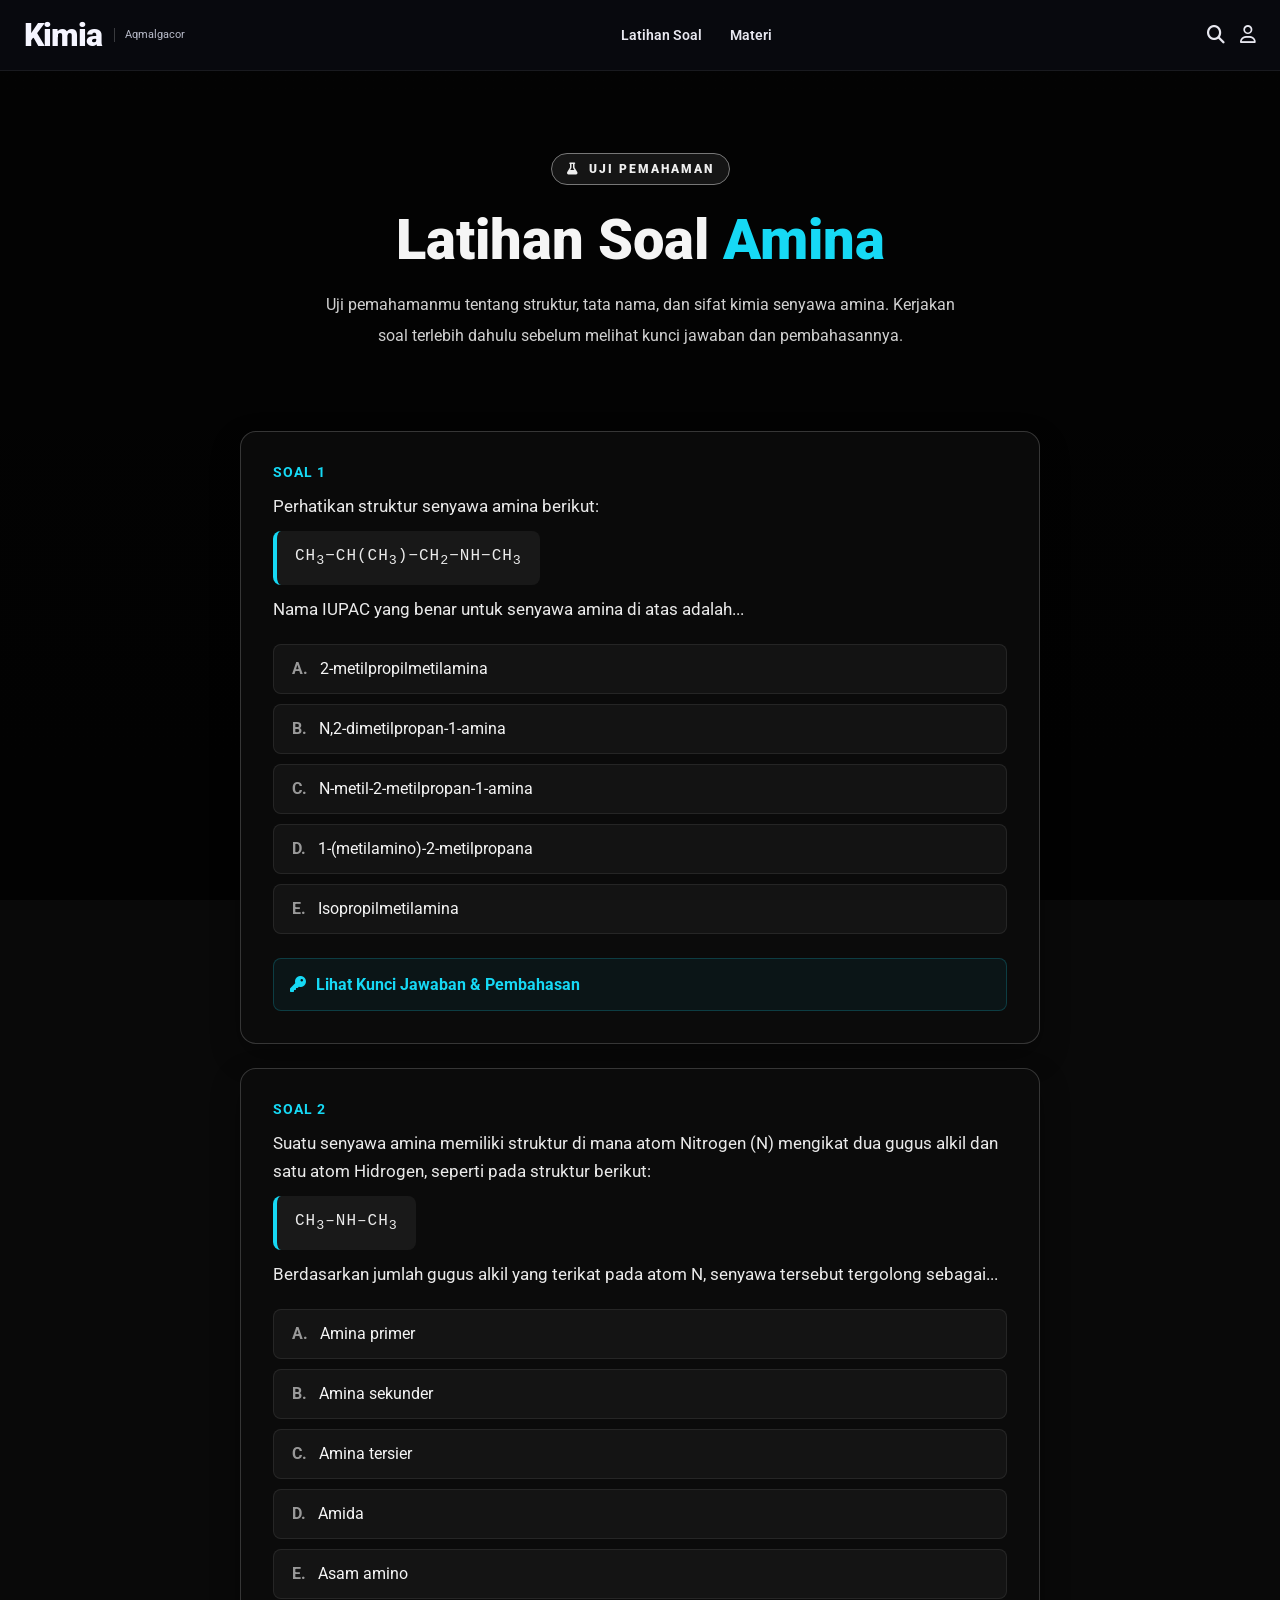
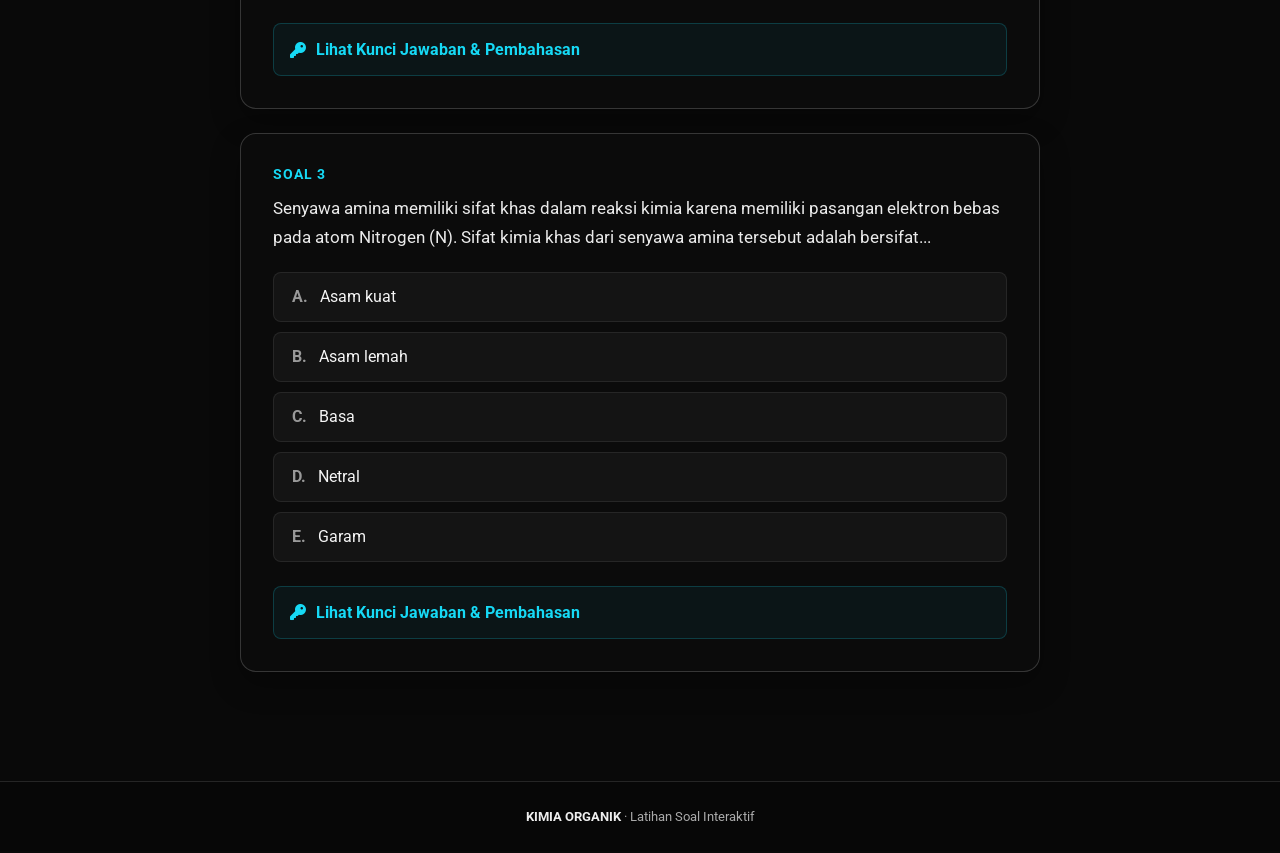
==== commit a06d9fe9: "Add files via upload" ====
--- a/biology.html
+++ b/biology.html
@@ -127,16 +127,53 @@
       padding: 12px 18px;
       margin-bottom: 10px;
       border-radius: 8px;
-      border: 1px solid rgba(255,255,255,.05);
-      cursor: default;
+      border: 1px solid rgba(255,255,255,.08);
+      cursor: pointer;
       display: flex;
       gap: 12px;
       line-height: 1.5;
+      transition: all 0.2s ease;
+    }
+
+    .options li:hover {
+      background: rgba(255,255,255,0.1);
+      border-color: rgba(255,255,255,0.3);
     }
     
     .options li span.opt-letter {
       font-weight: bold;
       color: #999;
+    }
+
+    /* Style untuk status Jawaban (Benar / Salah / Terkunci) */
+    .options li.correct {
+      background: rgba(46, 204, 113, 0.2) !important;
+      border-color: #2ecc71 !important;
+      color: #ffffff !important;
+    }
+
+    .options li.correct span.opt-letter {
+      color: #2ecc71 !important;
+    }
+
+    .options li.wrong {
+      background: rgba(231, 76, 60, 0.2) !important;
+      border-color: #e74c3c !important;
+      color: #ffffff !important;
+    }
+
+    .options li.wrong span.opt-letter {
+      color: #e74c3c !important;
+    }
+
+    .options.disabled li {
+      cursor: not-allowed;
+      opacity: 0.7;
+    }
+
+    .options.disabled li.correct,
+    .options.disabled li.wrong {
+      opacity: 1;
     }
 
     details.pembahasan {
@@ -257,12 +294,12 @@
         <br>
         Nama IUPAC yang benar untuk senyawa amina di atas adalah...
       </div>
-      <ul class="options">
-        <li><span class="opt-letter">A.</span> 2-metilpropilmetilamina</li>
-        <li><span class="opt-letter">B.</span> N,2-dimetilpropan-1-amina</li>
-        <li><span class="opt-letter">C.</span> N-metil-2-metilpropan-1-amina</li>
-        <li><span class="opt-letter">D.</span> 1-(metilamino)-2-metilpropana</li>
-        <li><span class="opt-letter">E.</span> Isopropilmetilamina</li>
+      <ul class="options" data-correct="C">
+        <li data-opt="A"><span class="opt-letter">A.</span> 2-metilpropilmetilamina</li>
+        <li data-opt="B"><span class="opt-letter">B.</span> N,2-dimetilpropan-1-amina</li>
+        <li data-opt="C"><span class="opt-letter">C.</span> N-metil-2-metilpropan-1-amina</li>
+        <li data-opt="D"><span class="opt-letter">D.</span> 1-(metilamino)-2-metilpropana</li>
+        <li data-opt="E"><span class="opt-letter">E.</span> Isopropilmetilamina</li>
       </ul>
 
       <details class="pembahasan">
@@ -291,12 +328,12 @@
         <br>
         Berdasarkan jumlah gugus alkil yang terikat pada atom N, senyawa tersebut tergolong sebagai...
       </div>
-      <ul class="options">
-        <li><span class="opt-letter">A.</span> Amina primer</li>
-        <li><span class="opt-letter">B.</span> Amina sekunder</li>
-        <li><span class="opt-letter">C.</span> Amina tersier</li>
-        <li><span class="opt-letter">D.</span> Amida</li>
-        <li><span class="opt-letter">E.</span> Asam amino</li>
+      <ul class="options" data-correct="B">
+        <li data-opt="A"><span class="opt-letter">A.</span> Amina primer</li>
+        <li data-opt="B"><span class="opt-letter">B.</span> Amina sekunder</li>
+        <li data-opt="C"><span class="opt-letter">C.</span> Amina tersier</li>
+        <li data-opt="D"><span class="opt-letter">D.</span> Amida</li>
+        <li data-opt="E"><span class="opt-letter">E.</span> Asam amino</li>
       </ul>
 
       <details class="pembahasan">
@@ -319,12 +356,12 @@
       <div class="question-text">
         Senyawa amina memiliki sifat khas dalam reaksi kimia karena memiliki pasangan elektron bebas pada atom Nitrogen (N). Sifat kimia khas dari senyawa amina tersebut adalah bersifat...
       </div>
-      <ul class="options">
-        <li><span class="opt-letter">A.</span> Asam kuat</li>
-        <li><span class="opt-letter">B.</span> Asam lemah</li>
-        <li><span class="opt-letter">C.</span> Basa</li>
-        <li><span class="opt-letter">D.</span> Netral</li>
-        <li><span class="opt-letter">E.</span> Garam</li>
+      <ul class="options" data-correct="C">
+        <li data-opt="A"><span class="opt-letter">A.</span> Asam kuat</li>
+        <li data-opt="B"><span class="opt-letter">B.</span> Asam lemah</li>
+        <li data-opt="C"><span class="opt-letter">C.</span> Basa</li>
+        <li data-opt="D"><span class="opt-letter">D.</span> Netral</li>
+        <li data-opt="E"><span class="opt-letter">E.</span> Garam</li>
       </ul>
 
       <details class="pembahasan">
@@ -343,5 +380,38 @@
     <strong>KIMIA ORGANIK</strong> · Latihan Soal Interaktif
   </footer>
 
+  <script>
+    document.querySelectorAll('.options').forEach(optionsContainer => {
+      const correctAnswer = optionsContainer.getAttribute('data-correct');
+      const items = optionsContainer.querySelectorAll('li');
+      const detailsEl = optionsContainer.closest('.question-card').querySelector('details.pembahasan');
+
+      items.forEach(item => {
+        item.addEventListener('click', function() {
+          if (optionsContainer.classList.contains('disabled')) return;
+
+          const selectedOption = this.getAttribute('data-opt');
+          
+          if (selectedOption === correctAnswer) {
+            this.classList.add('correct');
+          } else {
+            this.classList.add('wrong');
+            items.forEach(el => {
+              if (el.getAttribute('data-opt') === correctAnswer) {
+                el.classList.add('correct');
+              }
+            });
+          }
+
+          optionsContainer.classList.add('disabled');
+          
+          if (detailsEl) {
+            detailsEl.open = true;
+          }
+        });
+      });
+    });
+  </script>
+
 </body>
 </html>
